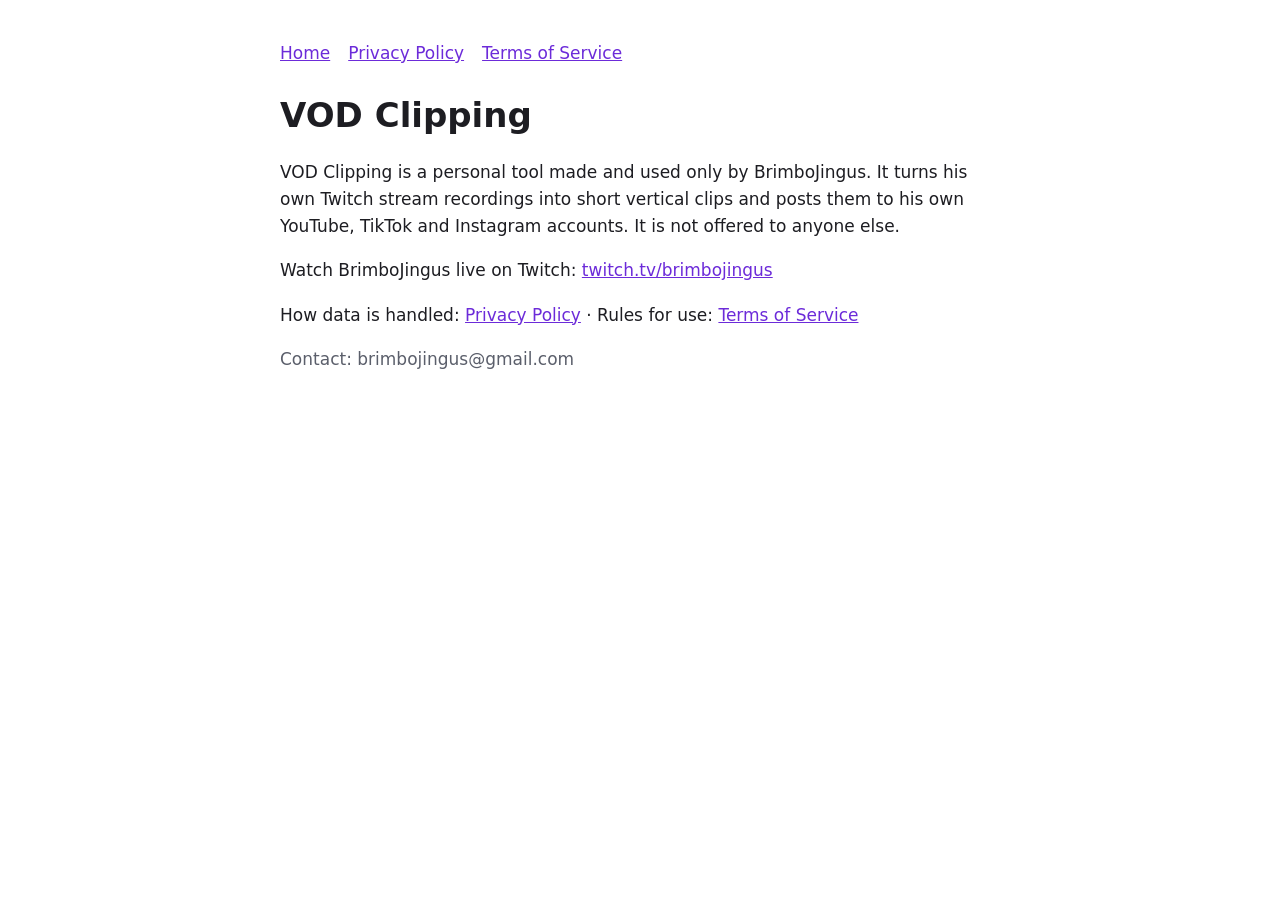
==== index.html @ ab63e397 "VOD Clipping site: home, privacy policy, terms Co-Authored-By: Claude Opus 5.5 <noreply@anthropic.co" ====
<!doctype html><html lang="en"><head><meta charset="utf-8"><meta name="viewport" content="width=device-width,initial-scale=1">
<title>VOD Clipping</title><link rel="stylesheet" href="style.css"></head><body><main>
<nav><a href="./">Home</a><a href="privacy.html">Privacy Policy</a><a href="terms.html">Terms of Service</a></nav>
<h1>VOD Clipping</h1>
<p>VOD Clipping is a personal tool made and used only by BrimboJingus. It turns his own Twitch stream recordings into short vertical clips and posts them to his own YouTube, TikTok and Instagram accounts. It is not offered to anyone else.</p>
<p>Watch BrimboJingus live on Twitch: <a href="https://www.twitch.tv/brimbojingus">twitch.tv/brimbojingus</a></p>
<p>How data is handled: <a href="privacy.html">Privacy Policy</a> · Rules for use: <a href="terms.html">Terms of Service</a></p>
<p class="muted">Contact: brimbojingus@gmail.com</p>
</main></body></html>
---- style.css ----
:root{--bg:#fff;--text:#1d1d22;--muted:#5b5f6b;--accent:#6c2bd9}
@media (prefers-color-scheme:dark){:root{--bg:#121218;--text:#ececf1;--muted:#a3a7b3;--accent:#b18cff}}
body{background:var(--bg);color:var(--text);font:17px/1.6 system-ui,-apple-system,Segoe UI,sans-serif;margin:0}
main{max-width:720px;margin:0 auto;padding:40px 16px}
h1{line-height:1.2}a{color:var(--accent)}.muted{color:var(--muted)}
nav{display:flex;gap:18px;margin-bottom:28px;flex-wrap:wrap}
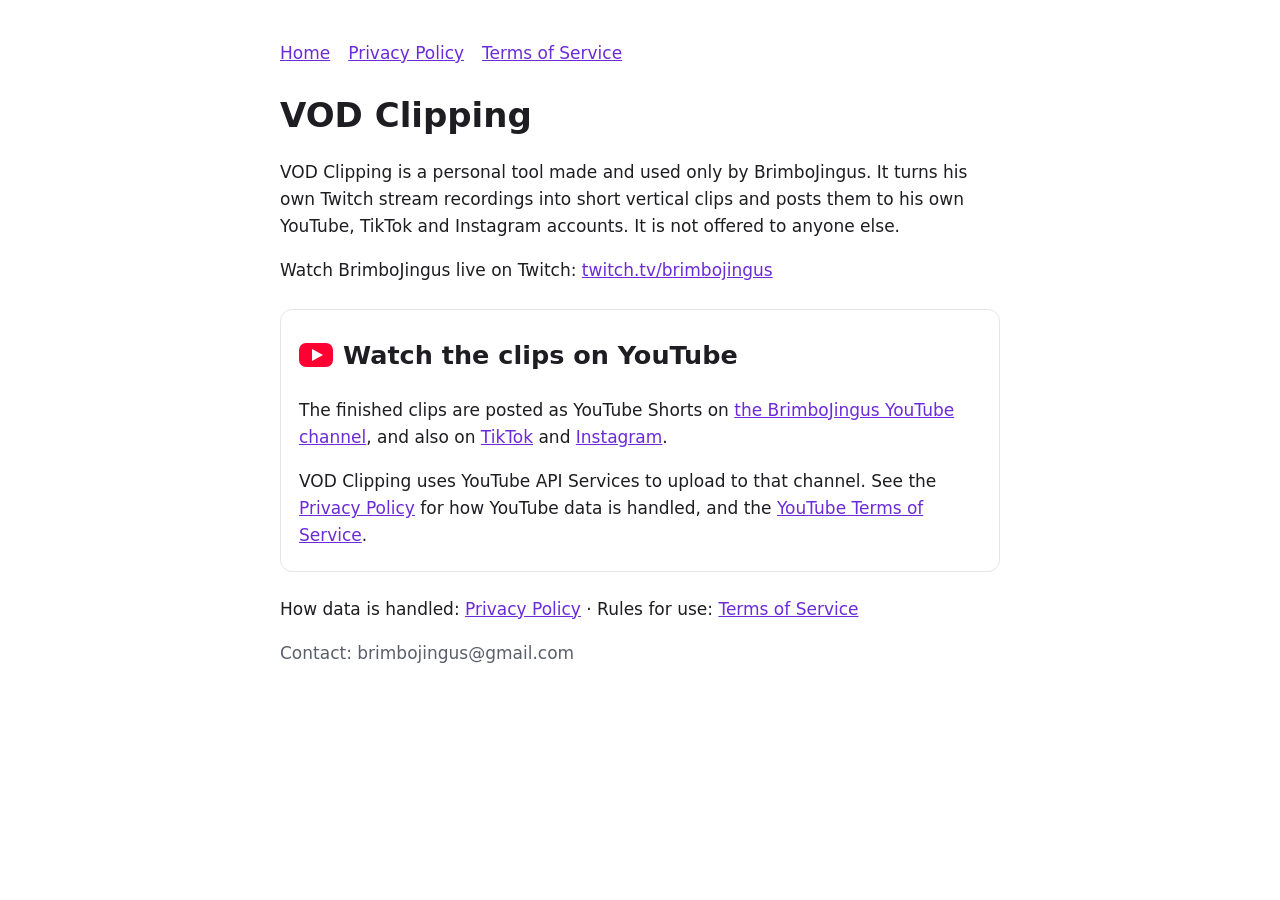
==== commit 70fdf2cf: "Homepage: YouTube section next to the privacy link Co-Authored-By: Claude Opus 5.5 <noreply@anthropi" ====
--- a/index.html
+++ b/index.html
@@ -4,6 +4,11 @@
 <h1>VOD Clipping</h1>
 <p>VOD Clipping is a personal tool made and used only by BrimboJingus. It turns his own Twitch stream recordings into short vertical clips and posts them to his own YouTube, TikTok and Instagram accounts. It is not offered to anyone else.</p>
 <p>Watch BrimboJingus live on Twitch: <a href="https://www.twitch.tv/brimbojingus">twitch.tv/brimbojingus</a></p>
+<section class="yt">
+<h2><span class="ytmark" aria-hidden="true"></span>Watch the clips on YouTube</h2>
+<p>The finished clips are posted as YouTube Shorts on <a href="https://www.youtube.com/channel/UC9GNhJkF1nkRBz8Mi35WZVQ">the BrimboJingus YouTube channel</a>, and also on <a href="https://www.tiktok.com/@brimbojingus">TikTok</a> and <a href="https://www.instagram.com/brimbojingus">Instagram</a>.</p>
+<p>VOD Clipping uses YouTube API Services to upload to that channel. See the <a href="privacy.html">Privacy Policy</a> for how YouTube data is handled, and the <a href="https://www.youtube.com/t/terms">YouTube Terms of Service</a>.</p>
+</section>
 <p>How data is handled: <a href="privacy.html">Privacy Policy</a> · Rules for use: <a href="terms.html">Terms of Service</a></p>
 <p class="muted">Contact: brimbojingus@gmail.com</p>
 </main></body></html>
--- a/style.css
+++ b/style.css
@@ -4,3 +4,7 @@
 main{max-width:720px;margin:0 auto;padding:40px 16px}
 h1{line-height:1.2}a{color:var(--accent)}.muted{color:var(--muted)}
 nav{display:flex;gap:18px;margin-bottom:28px;flex-wrap:wrap}
+.yt{border:1px solid #e5e5e5;border-radius:12px;padding:4px 18px;margin:24px 0}
+.yt h2{display:flex;align-items:center;gap:10px}
+.ytmark{width:34px;height:24px;border-radius:7px;background:#ff0033;position:relative;flex:none}
+.ytmark::after{content:"";position:absolute;left:13px;top:6px;border-left:11px solid #fff;border-top:6px solid transparent;border-bottom:6px solid transparent}
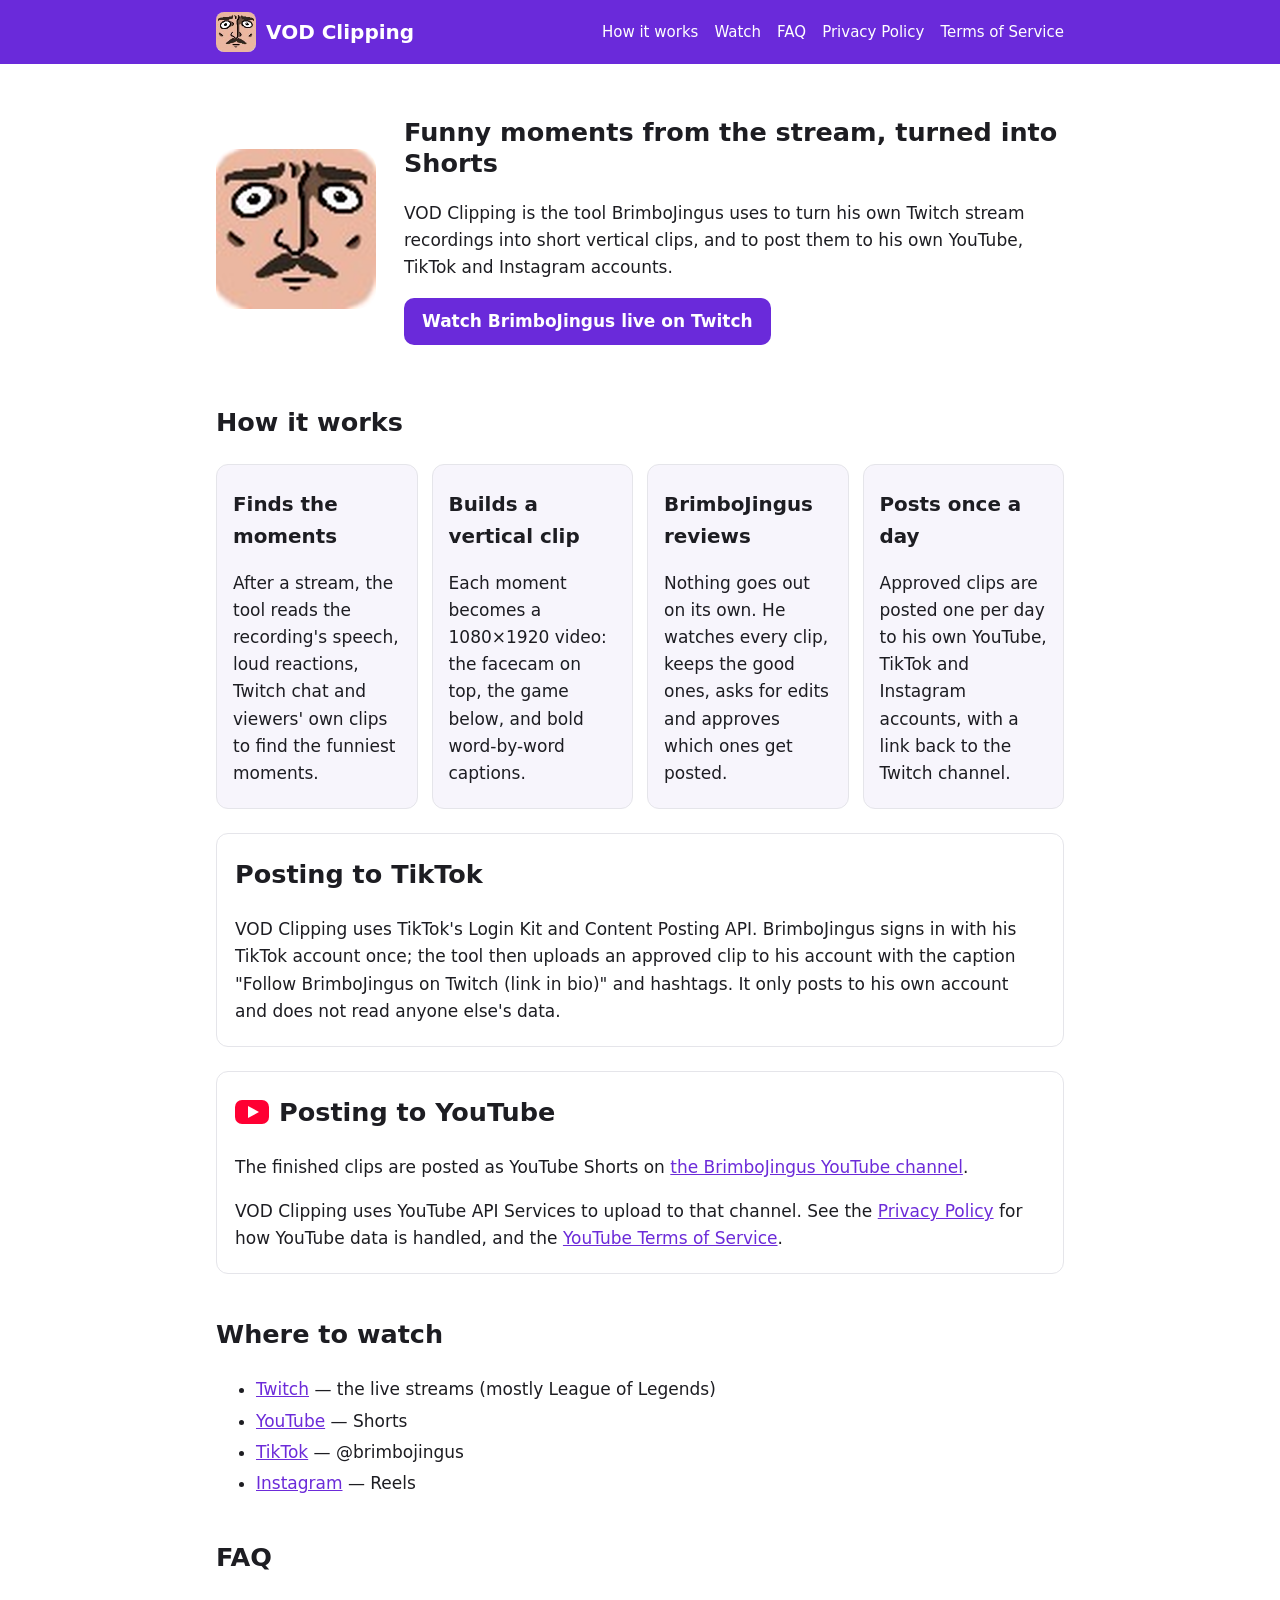
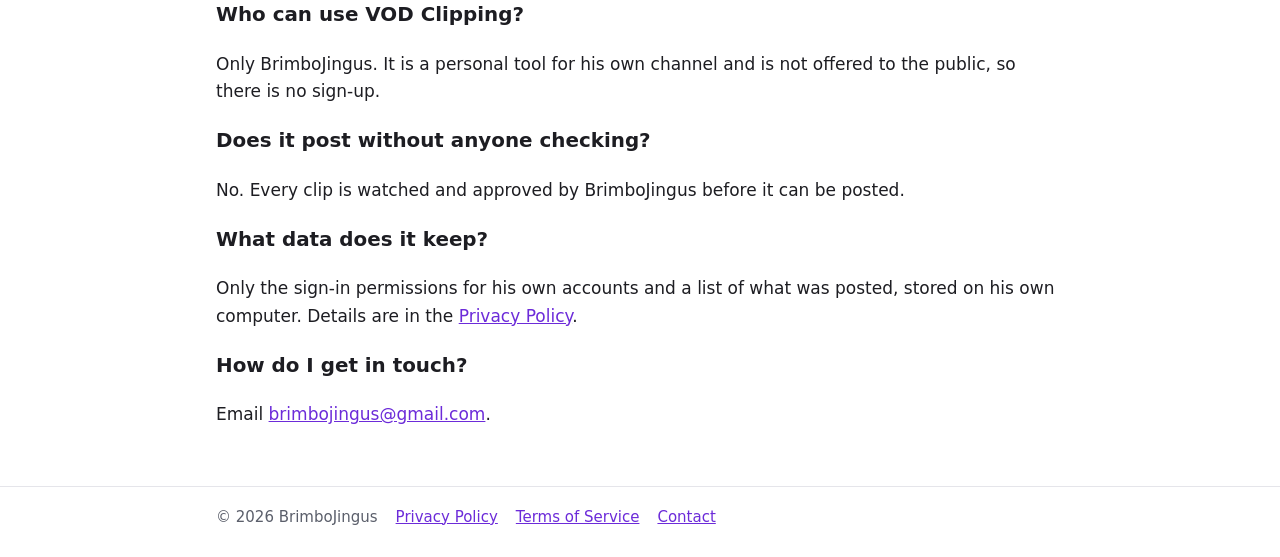
==== commit 072ee292: "Full homepage; sub badge as icon and favicon on every page (TikTok review) Co-Authored-By: Claude Op" ====
--- a/index.html
+++ b/index.html
@@ -1,14 +1,67 @@
 <!doctype html><html lang="en"><head><meta charset="utf-8"><meta name="viewport" content="width=device-width,initial-scale=1">
-<title>VOD Clipping</title><link rel="stylesheet" href="style.css"></head><body><main>
-<nav><a href="./">Home</a><a href="privacy.html">Privacy Policy</a><a href="terms.html">Terms of Service</a></nav>
-<h1>VOD Clipping</h1>
-<p>VOD Clipping is a personal tool made and used only by BrimboJingus. It turns his own Twitch stream recordings into short vertical clips and posts them to his own YouTube, TikTok and Instagram accounts. It is not offered to anyone else.</p>
-<p>Watch BrimboJingus live on Twitch: <a href="https://www.twitch.tv/brimbojingus">twitch.tv/brimbojingus</a></p>
+<title>VOD Clipping</title>
+<meta name="description" content="VOD Clipping turns BrimboJingus's Twitch streams into short vertical clips for YouTube Shorts, TikTok and Instagram Reels.">
+<link rel="icon" href="favicon.ico" sizes="32x32"><link rel="icon" type="image/png" href="icon.png"><link rel="apple-touch-icon" href="apple-touch-icon.png">
+<link rel="stylesheet" href="style.css"></head><body>
+<header class="top"><div class="wrap">
+<a class="brand" href="./"><img src="icon.png" alt="" width="40" height="40">VOD Clipping</a>
+<nav><a href="#how">How it works</a><a href="#watch">Watch</a><a href="#faq">FAQ</a><a href="privacy.html">Privacy Policy</a><a href="terms.html">Terms of Service</a></nav>
+</div></header>
+<main class="wrap">
+<section class="hero">
+<img class="hero-icon" src="icon-large.png" alt="VOD Clipping app icon (BrimboJingus sub badge)" width="160" height="160">
+<div>
+<h1>Funny moments from the stream, turned into Shorts</h1>
+<p>VOD Clipping is the tool BrimboJingus uses to turn his own Twitch stream recordings into short vertical clips, and to post them to his own YouTube, TikTok and Instagram accounts.</p>
+<p><a class="button" href="https://www.twitch.tv/brimbojingus">Watch BrimboJingus live on Twitch</a></p>
+</div>
+</section>
+
+<section id="how">
+<h2>How it works</h2>
+<div class="cards">
+<div class="card"><h3>Finds the moments</h3><p>After a stream, the tool reads the recording's speech, loud reactions, Twitch chat and viewers' own clips to find the funniest moments.</p></div>
+<div class="card"><h3>Builds a vertical clip</h3><p>Each moment becomes a 1080&times;1920 video: the facecam on top, the game below, and bold word-by-word captions.</p></div>
+<div class="card"><h3>BrimboJingus reviews</h3><p>Nothing goes out on its own. He watches every clip, keeps the good ones, asks for edits and approves which ones get posted.</p></div>
+<div class="card"><h3>Posts once a day</h3><p>Approved clips are posted one per day to his own YouTube, TikTok and Instagram accounts, with a link back to the Twitch channel.</p></div>
+</div>
+</section>
+
+<section class="platform">
+<h2>Posting to TikTok</h2>
+<p>VOD Clipping uses TikTok's Login Kit and Content Posting API. BrimboJingus signs in with his TikTok account once; the tool then uploads an approved clip to his account with the caption "Follow BrimboJingus on Twitch (link in bio)" and hashtags. It only posts to his own account and does not read anyone else's data.</p>
+</section>
+
 <section class="yt">
-<h2><span class="ytmark" aria-hidden="true"></span>Watch the clips on YouTube</h2>
-<p>The finished clips are posted as YouTube Shorts on <a href="https://www.youtube.com/channel/UC9GNhJkF1nkRBz8Mi35WZVQ">the BrimboJingus YouTube channel</a>, and also on <a href="https://www.tiktok.com/@brimbojingus">TikTok</a> and <a href="https://www.instagram.com/brimbojingus">Instagram</a>.</p>
+<h2><span class="ytmark" aria-hidden="true"></span>Posting to YouTube</h2>
+<p>The finished clips are posted as YouTube Shorts on <a href="https://www.youtube.com/channel/UC9GNhJkF1nkRBz8Mi35WZVQ">the BrimboJingus YouTube channel</a>.</p>
 <p>VOD Clipping uses YouTube API Services to upload to that channel. See the <a href="privacy.html">Privacy Policy</a> for how YouTube data is handled, and the <a href="https://www.youtube.com/t/terms">YouTube Terms of Service</a>.</p>
 </section>
-<p>How data is handled: <a href="privacy.html">Privacy Policy</a> · Rules for use: <a href="terms.html">Terms of Service</a></p>
-<p class="muted">Contact: brimbojingus@gmail.com</p>
-</main></body></html>
+
+<section id="watch">
+<h2>Where to watch</h2>
+<ul class="links">
+<li><a href="https://www.twitch.tv/brimbojingus">Twitch</a> &mdash; the live streams (mostly League of Legends)</li>
+<li><a href="https://www.youtube.com/channel/UC9GNhJkF1nkRBz8Mi35WZVQ">YouTube</a> &mdash; Shorts</li>
+<li><a href="https://www.tiktok.com/@brimbojingus">TikTok</a> &mdash; @brimbojingus</li>
+<li><a href="https://www.instagram.com/brimbojingus">Instagram</a> &mdash; Reels</li>
+</ul>
+</section>
+
+<section id="faq">
+<h2>FAQ</h2>
+<h3>Who can use VOD Clipping?</h3>
+<p>Only BrimboJingus. It is a personal tool for his own channel and is not offered to the public, so there is no sign-up.</p>
+<h3>Does it post without anyone checking?</h3>
+<p>No. Every clip is watched and approved by BrimboJingus before it can be posted.</p>
+<h3>What data does it keep?</h3>
+<p>Only the sign-in permissions for his own accounts and a list of what was posted, stored on his own computer. Details are in the <a href="privacy.html">Privacy Policy</a>.</p>
+<h3>How do I get in touch?</h3>
+<p>Email <a href="mailto:brimbojingus@gmail.com">brimbojingus@gmail.com</a>.</p>
+</section>
+</main>
+<footer class="foot"><div class="wrap">
+<span>&copy; 2026 BrimboJingus</span>
+<a href="privacy.html">Privacy Policy</a><a href="terms.html">Terms of Service</a><a href="mailto:brimbojingus@gmail.com">Contact</a>
+</div></footer>
+</body></html>
--- a/style.css
+++ b/style.css
@@ -1,10 +1,27 @@
-:root{--bg:#fff;--text:#1d1d22;--muted:#5b5f6b;--accent:#6c2bd9}
-@media (prefers-color-scheme:dark){:root{--bg:#121218;--text:#ececf1;--muted:#a3a7b3;--accent:#b18cff}}
+:root{--bg:#fff;--text:#1d1d22;--muted:#5b5f6b;--accent:#6c2bd9;--brand:#6a2ada;--yellow:#ffe14d;--line:#e5e5ea;--card:#f7f5fc}
+@media (prefers-color-scheme:dark){:root{--bg:#121218;--text:#ececf1;--muted:#a3a7b3;--accent:#b18cff;--line:#2c2c36;--card:#1b1a24}}
+*{box-sizing:border-box}
 body{background:var(--bg);color:var(--text);font:17px/1.6 system-ui,-apple-system,Segoe UI,sans-serif;margin:0}
-main{max-width:720px;margin:0 auto;padding:40px 16px}
-h1{line-height:1.2}a{color:var(--accent)}.muted{color:var(--muted)}
-nav{display:flex;gap:18px;margin-bottom:28px;flex-wrap:wrap}
-.yt{border:1px solid #e5e5e5;border-radius:12px;padding:4px 18px;margin:24px 0}
-.yt h2{display:flex;align-items:center;gap:10px}
+.wrap{max-width:880px;margin:0 auto;padding:0 16px}
+main.wrap{padding-top:32px;padding-bottom:40px}
+h1{line-height:1.2}h2{margin-top:40px}a{color:var(--accent)}.muted{color:var(--muted)}
+.top{background:var(--brand);color:#fff}
+.top .wrap{display:flex;align-items:center;justify-content:space-between;gap:16px;flex-wrap:wrap;padding-top:12px;padding-bottom:12px}
+.brand{display:flex;align-items:center;gap:10px;color:#fff;font-weight:700;font-size:20px;text-decoration:none}
+.brand img{border-radius:8px}
+.top nav{display:flex;gap:16px;flex-wrap:wrap}.top nav a{color:#fff;text-decoration:none;font-size:15px}.top nav a:hover{color:var(--yellow)}
+.hero{display:flex;gap:28px;align-items:center;flex-wrap:wrap}
+.hero>div{flex:1 1 320px}
+.hero-icon{border-radius:20px;flex:none}
+.button{display:inline-block;background:var(--brand);color:#fff;padding:10px 18px;border-radius:10px;text-decoration:none;font-weight:600}
+.button:hover{background:#5520b8}
+.cards{display:grid;grid-template-columns:repeat(auto-fit,minmax(190px,1fr));gap:14px}
+.card{background:var(--card);border:1px solid var(--line);border-radius:12px;padding:4px 16px}
+.card h3{margin-bottom:4px}
+.platform,.yt{border:1px solid var(--line);border-radius:12px;padding:4px 18px;margin:24px 0}
+.yt h2,.platform h2{display:flex;align-items:center;gap:10px;margin-top:16px}
 .ytmark{width:34px;height:24px;border-radius:7px;background:#ff0033;position:relative;flex:none}
 .ytmark::after{content:"";position:absolute;left:13px;top:6px;border-left:11px solid #fff;border-top:6px solid transparent;border-bottom:6px solid transparent}
+.links li{margin:4px 0}
+.foot{border-top:1px solid var(--line);color:var(--muted);font-size:15px}
+.foot .wrap{display:flex;gap:18px;flex-wrap:wrap;padding-top:18px;padding-bottom:28px}
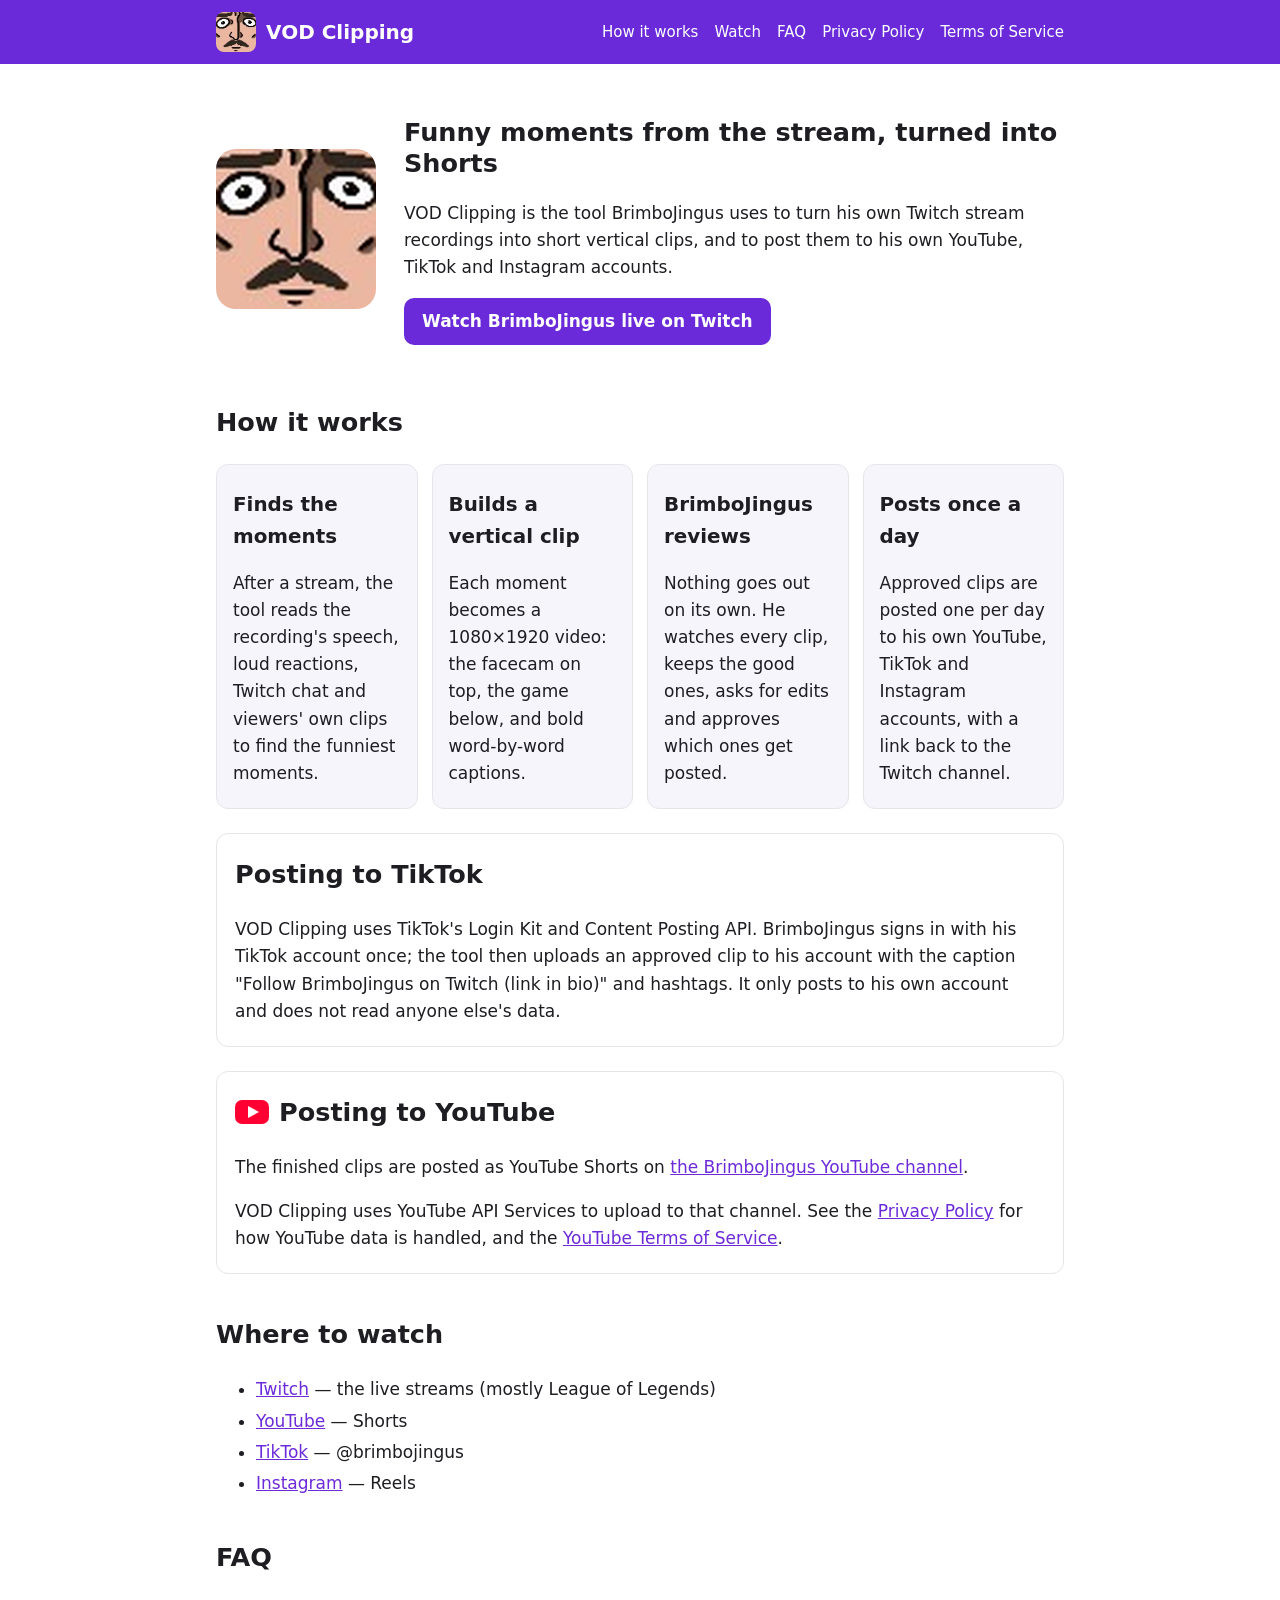
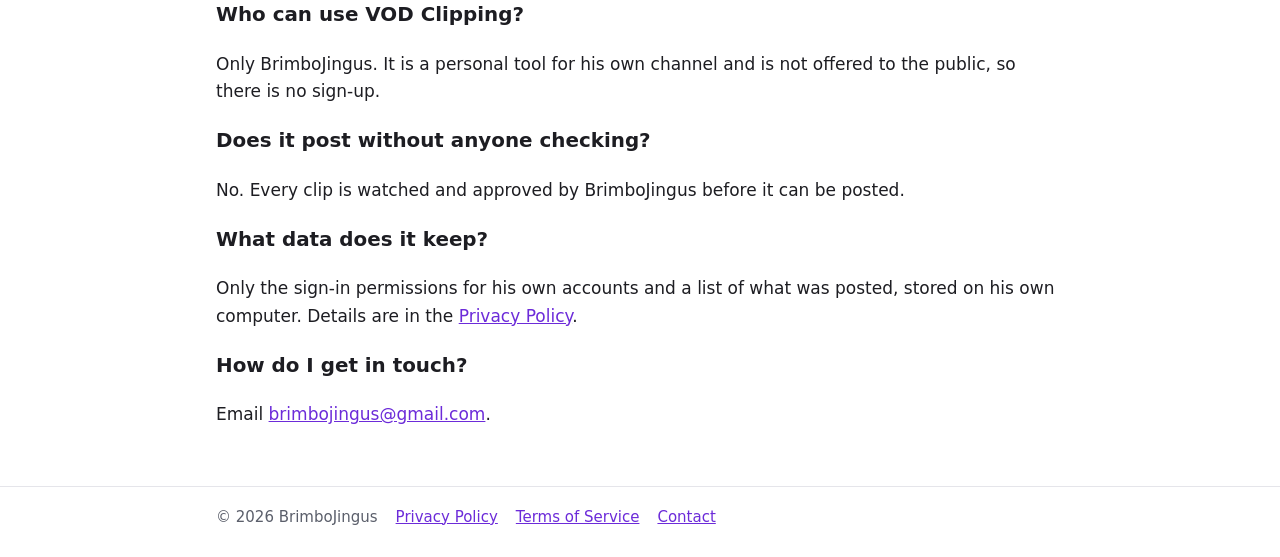
==== commit a7dd9196: "Force browsers to load the new icons Co-Authored-By: Claude Opus 5.5 <noreply@anthropic.com>" ====
--- a/index.html
+++ b/index.html
@@ -1,15 +1,15 @@
 <!doctype html><html lang="en"><head><meta charset="utf-8"><meta name="viewport" content="width=device-width,initial-scale=1">
 <title>VOD Clipping</title>
 <meta name="description" content="VOD Clipping turns BrimboJingus's Twitch streams into short vertical clips for YouTube Shorts, TikTok and Instagram Reels.">
-<link rel="icon" href="favicon.ico" sizes="32x32"><link rel="icon" type="image/png" href="icon.png"><link rel="apple-touch-icon" href="apple-touch-icon.png">
+<link rel="icon" href="favicon.ico?v=2" sizes="32x32"><link rel="icon" type="image/png" href="icon.png?v=2"><link rel="apple-touch-icon" href="apple-touch-icon.png?v=2">
 <link rel="stylesheet" href="style.css"></head><body>
 <header class="top"><div class="wrap">
-<a class="brand" href="./"><img src="icon.png" alt="" width="40" height="40">VOD Clipping</a>
+<a class="brand" href="./"><img src="icon.png?v=2" alt="" width="40" height="40">VOD Clipping</a>
 <nav><a href="#how">How it works</a><a href="#watch">Watch</a><a href="#faq">FAQ</a><a href="privacy.html">Privacy Policy</a><a href="terms.html">Terms of Service</a></nav>
 </div></header>
 <main class="wrap">
 <section class="hero">
-<img class="hero-icon" src="icon-large.png" alt="VOD Clipping app icon (BrimboJingus sub badge)" width="160" height="160">
+<img class="hero-icon" src="icon-large.png?v=2" alt="VOD Clipping app icon (BrimboJingus sub badge)" width="160" height="160">
 <div>
 <h1>Funny moments from the stream, turned into Shorts</h1>
 <p>VOD Clipping is the tool BrimboJingus uses to turn his own Twitch stream recordings into short vertical clips, and to post them to his own YouTube, TikTok and Instagram accounts.</p>
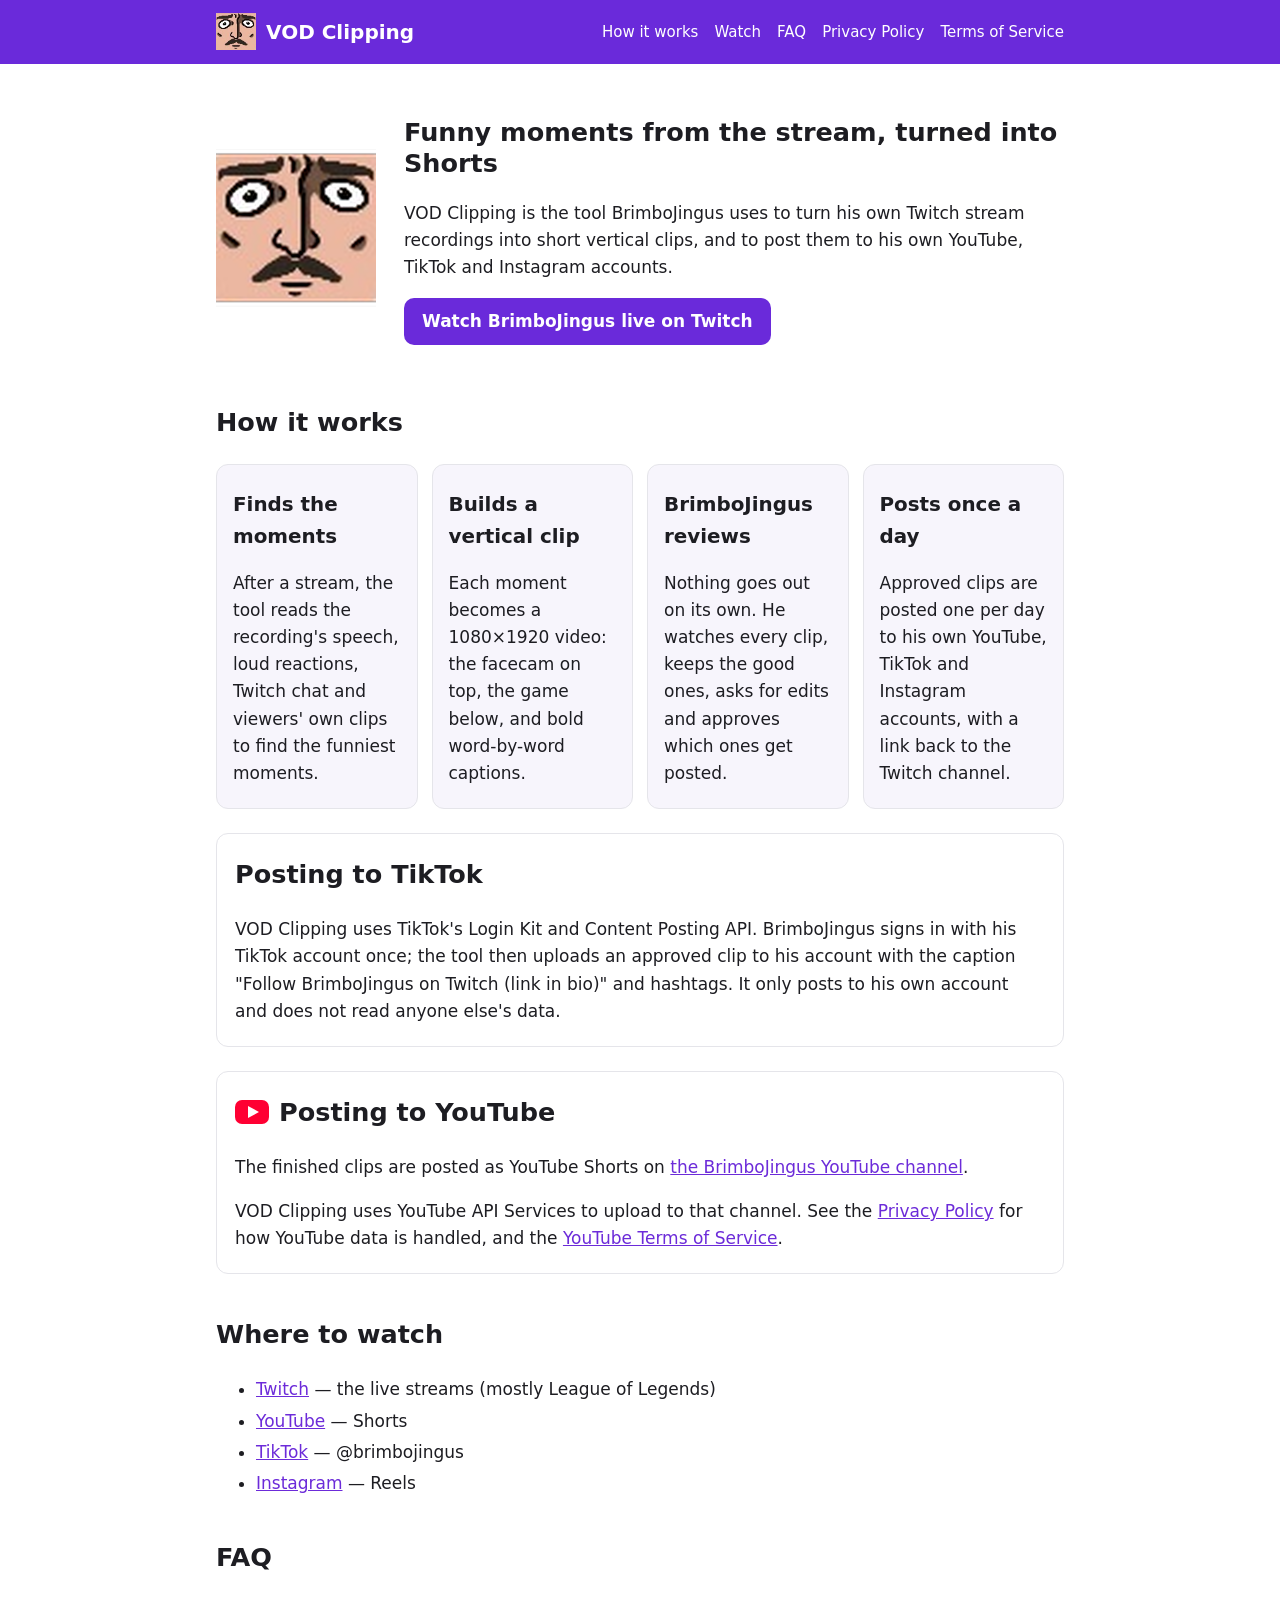
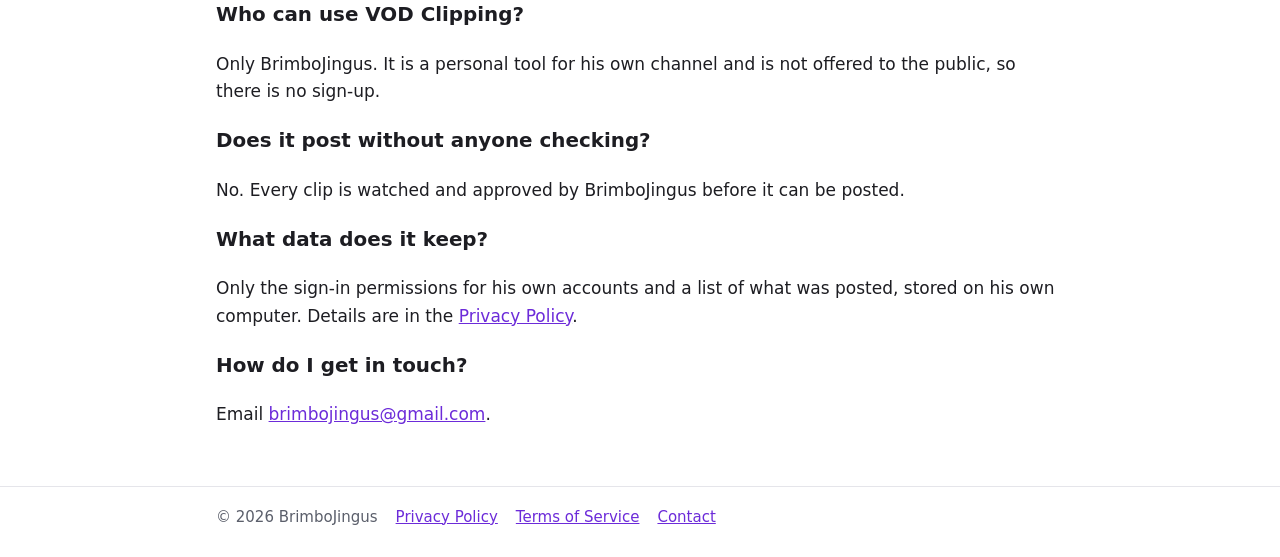
==== commit a9819741: "Icon: James's own fixed sub badge Co-Authored-By: Claude Opus 5.5 <noreply@anthropic.com>" ====
--- a/index.html
+++ b/index.html
@@ -1,15 +1,15 @@
 <!doctype html><html lang="en"><head><meta charset="utf-8"><meta name="viewport" content="width=device-width,initial-scale=1">
 <title>VOD Clipping</title>
 <meta name="description" content="VOD Clipping turns BrimboJingus's Twitch streams into short vertical clips for YouTube Shorts, TikTok and Instagram Reels.">
-<link rel="icon" href="favicon.ico?v=2" sizes="32x32"><link rel="icon" type="image/png" href="icon.png?v=2"><link rel="apple-touch-icon" href="apple-touch-icon.png?v=2">
+<link rel="icon" href="favicon.ico?v=3" sizes="32x32"><link rel="icon" type="image/png" href="icon.png?v=3"><link rel="apple-touch-icon" href="apple-touch-icon.png?v=3">
 <link rel="stylesheet" href="style.css"></head><body>
 <header class="top"><div class="wrap">
-<a class="brand" href="./"><img src="icon.png?v=2" alt="" width="40" height="40">VOD Clipping</a>
+<a class="brand" href="./"><img src="icon.png?v=3" alt="" width="40" height="40">VOD Clipping</a>
 <nav><a href="#how">How it works</a><a href="#watch">Watch</a><a href="#faq">FAQ</a><a href="privacy.html">Privacy Policy</a><a href="terms.html">Terms of Service</a></nav>
 </div></header>
 <main class="wrap">
 <section class="hero">
-<img class="hero-icon" src="icon-large.png?v=2" alt="VOD Clipping app icon (BrimboJingus sub badge)" width="160" height="160">
+<img class="hero-icon" src="icon-large.png?v=3" alt="VOD Clipping app icon (BrimboJingus sub badge)" width="160" height="160">
 <div>
 <h1>Funny moments from the stream, turned into Shorts</h1>
 <p>VOD Clipping is the tool BrimboJingus uses to turn his own Twitch stream recordings into short vertical clips, and to post them to his own YouTube, TikTok and Instagram accounts.</p>
--- a/style.css
+++ b/style.css
@@ -8,11 +8,11 @@
 .top{background:var(--brand);color:#fff}
 .top .wrap{display:flex;align-items:center;justify-content:space-between;gap:16px;flex-wrap:wrap;padding-top:12px;padding-bottom:12px}
 .brand{display:flex;align-items:center;gap:10px;color:#fff;font-weight:700;font-size:20px;text-decoration:none}
-.brand img{border-radius:8px}
+.brand img{}
 .top nav{display:flex;gap:16px;flex-wrap:wrap}.top nav a{color:#fff;text-decoration:none;font-size:15px}.top nav a:hover{color:var(--yellow)}
 .hero{display:flex;gap:28px;align-items:center;flex-wrap:wrap}
 .hero>div{flex:1 1 320px}
-.hero-icon{border-radius:20px;flex:none}
+.hero-icon{flex:none}
 .button{display:inline-block;background:var(--brand);color:#fff;padding:10px 18px;border-radius:10px;text-decoration:none;font-weight:600}
 .button:hover{background:#5520b8}
 .cards{display:grid;grid-template-columns:repeat(auto-fit,minmax(190px,1fr));gap:14px}
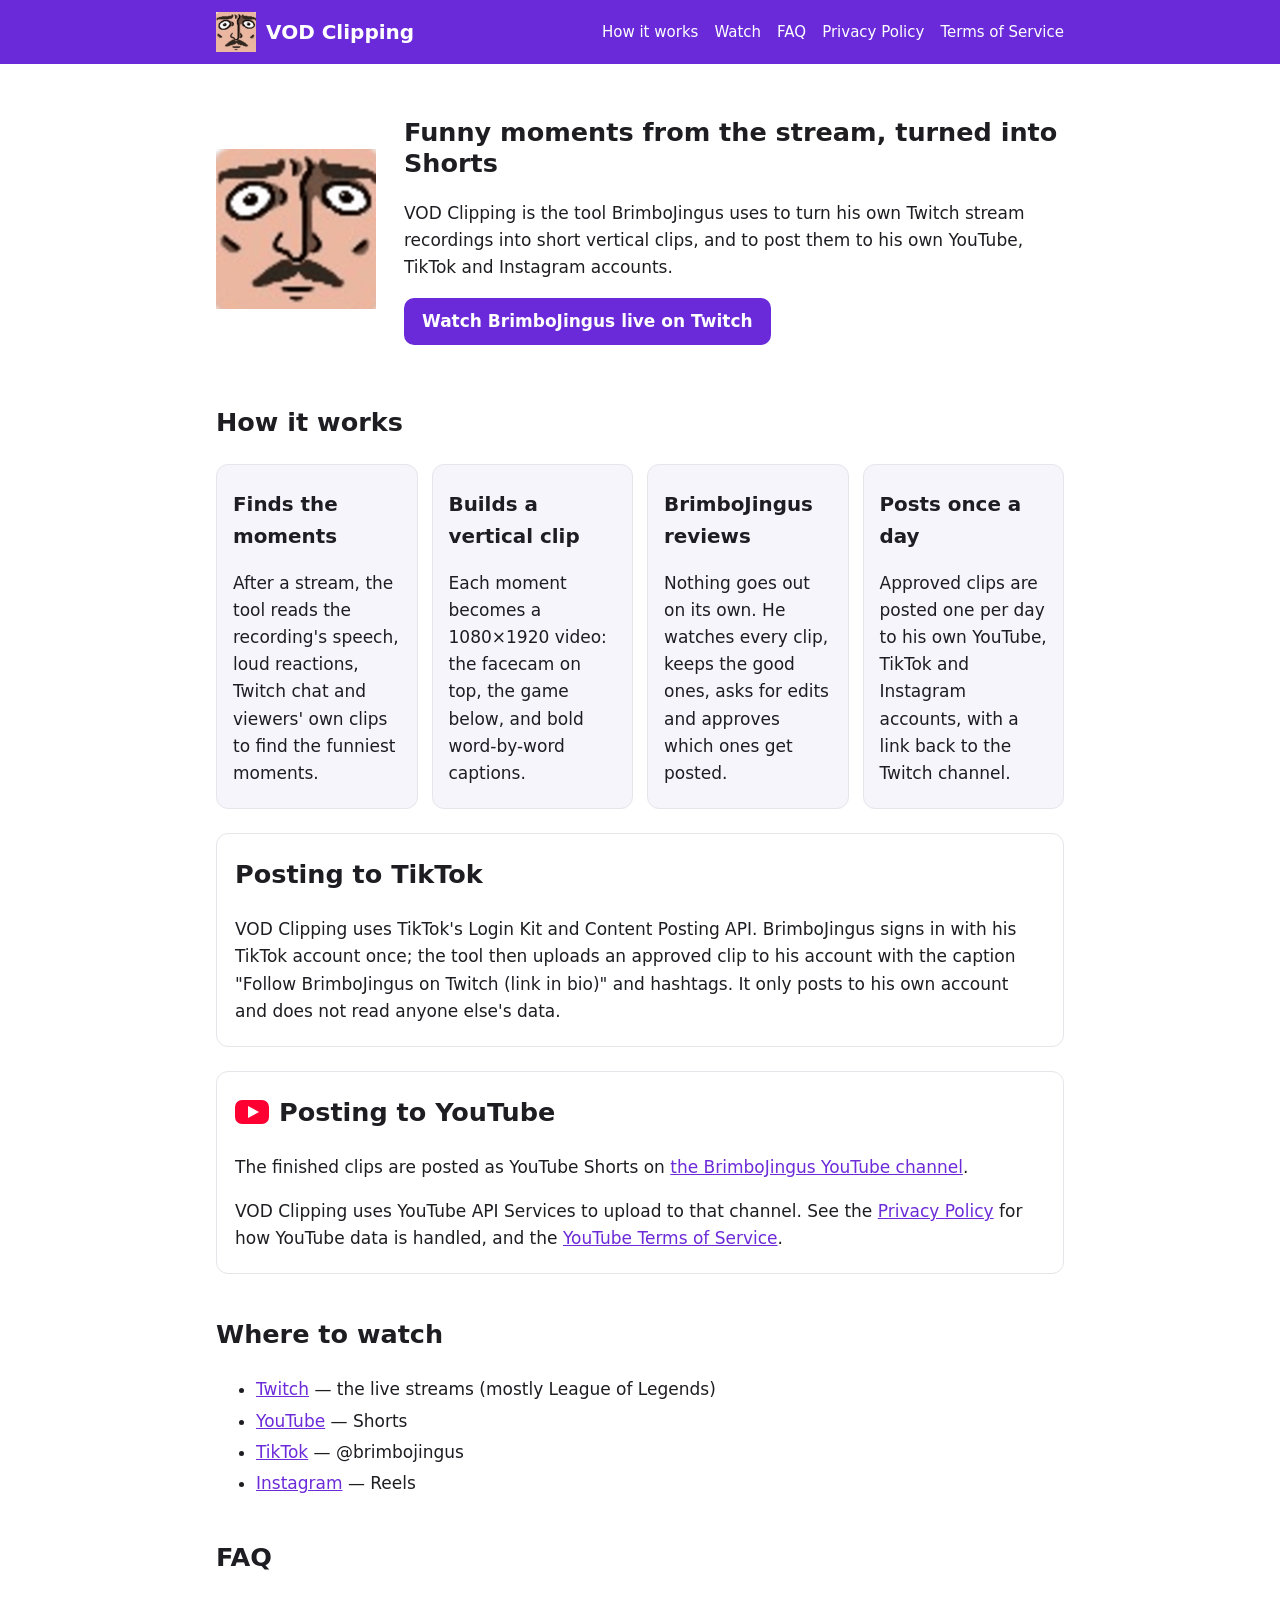
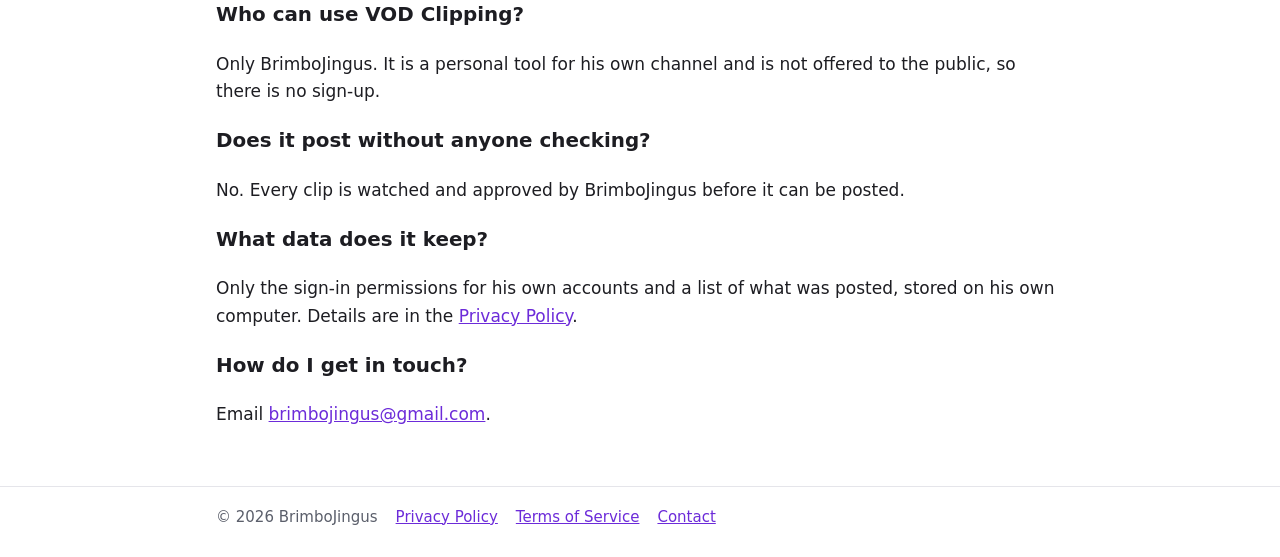
==== commit c8f965fd: "Icon: James's 1024px sub badge (same file as the TikTok app icon) Co-Authored-By: Claude Opus 5.5 <n" ====
--- a/index.html
+++ b/index.html
@@ -1,15 +1,15 @@
 <!doctype html><html lang="en"><head><meta charset="utf-8"><meta name="viewport" content="width=device-width,initial-scale=1">
 <title>VOD Clipping</title>
 <meta name="description" content="VOD Clipping turns BrimboJingus's Twitch streams into short vertical clips for YouTube Shorts, TikTok and Instagram Reels.">
-<link rel="icon" href="favicon.ico?v=3" sizes="32x32"><link rel="icon" type="image/png" href="icon.png?v=3"><link rel="apple-touch-icon" href="apple-touch-icon.png?v=3">
+<link rel="icon" href="favicon.ico?v=4" sizes="32x32"><link rel="icon" type="image/png" href="icon.png?v=4"><link rel="apple-touch-icon" href="apple-touch-icon.png?v=4">
 <link rel="stylesheet" href="style.css"></head><body>
 <header class="top"><div class="wrap">
-<a class="brand" href="./"><img src="icon.png?v=3" alt="" width="40" height="40">VOD Clipping</a>
+<a class="brand" href="./"><img src="icon.png?v=4" alt="" width="40" height="40">VOD Clipping</a>
 <nav><a href="#how">How it works</a><a href="#watch">Watch</a><a href="#faq">FAQ</a><a href="privacy.html">Privacy Policy</a><a href="terms.html">Terms of Service</a></nav>
 </div></header>
 <main class="wrap">
 <section class="hero">
-<img class="hero-icon" src="icon-large.png?v=3" alt="VOD Clipping app icon (BrimboJingus sub badge)" width="160" height="160">
+<img class="hero-icon" src="icon-large.png?v=4" alt="VOD Clipping app icon (BrimboJingus sub badge)" width="160" height="160">
 <div>
 <h1>Funny moments from the stream, turned into Shorts</h1>
 <p>VOD Clipping is the tool BrimboJingus uses to turn his own Twitch stream recordings into short vertical clips, and to post them to his own YouTube, TikTok and Instagram accounts.</p>
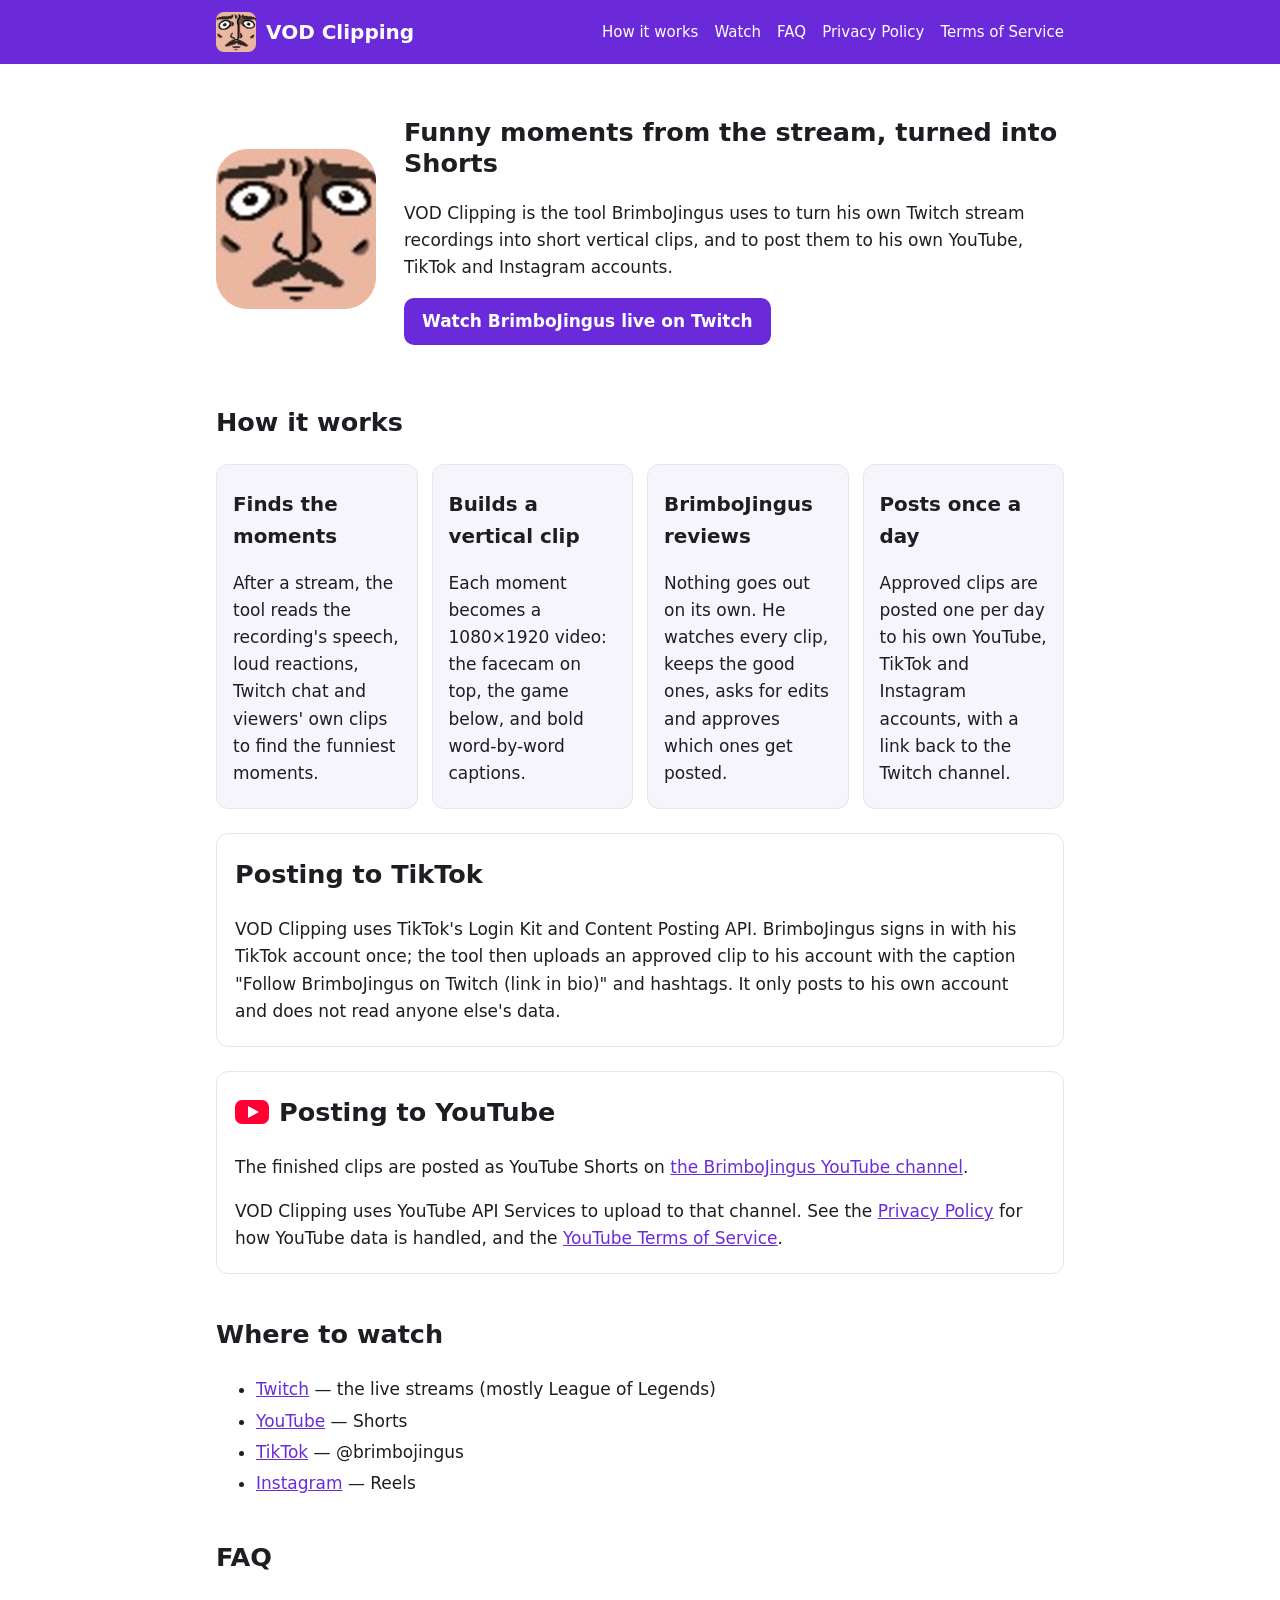
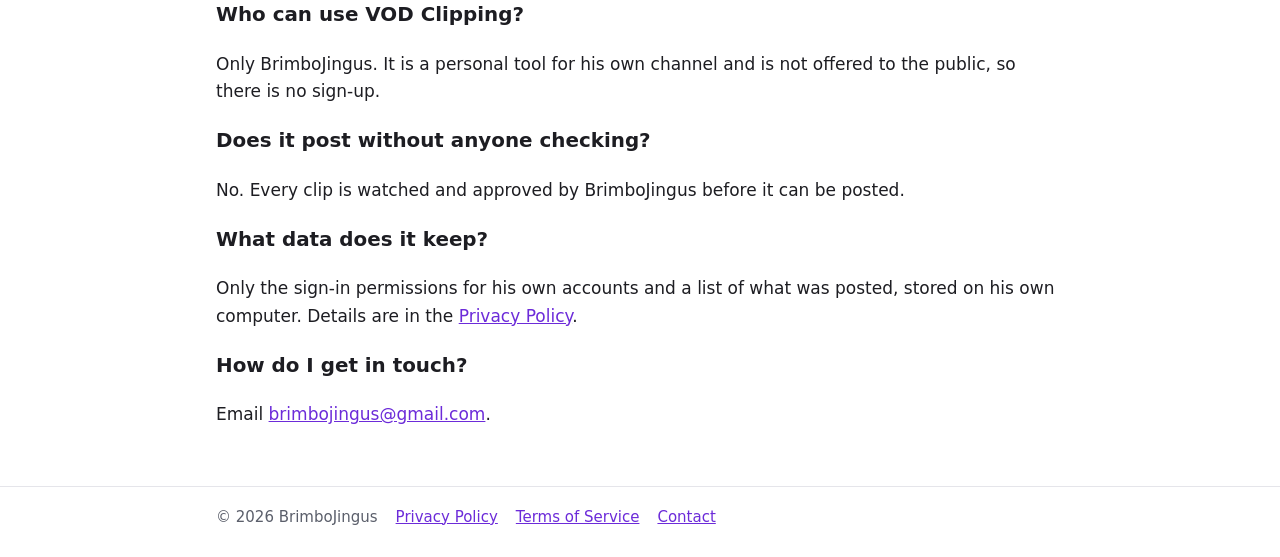
==== commit 1eb3faf7: "Icon: rounded corners (hides the white corner bits) Co-Authored-By: Claude Opus 5.5 <noreply@anthrop" ====
--- a/index.html
+++ b/index.html
@@ -1,15 +1,15 @@
 <!doctype html><html lang="en"><head><meta charset="utf-8"><meta name="viewport" content="width=device-width,initial-scale=1">
 <title>VOD Clipping</title>
 <meta name="description" content="VOD Clipping turns BrimboJingus's Twitch streams into short vertical clips for YouTube Shorts, TikTok and Instagram Reels.">
-<link rel="icon" href="favicon.ico?v=4" sizes="32x32"><link rel="icon" type="image/png" href="icon.png?v=4"><link rel="apple-touch-icon" href="apple-touch-icon.png?v=4">
+<link rel="icon" href="favicon.ico?v=5" sizes="32x32"><link rel="icon" type="image/png" href="icon.png?v=5"><link rel="apple-touch-icon" href="apple-touch-icon.png?v=5">
 <link rel="stylesheet" href="style.css"></head><body>
 <header class="top"><div class="wrap">
-<a class="brand" href="./"><img src="icon.png?v=4" alt="" width="40" height="40">VOD Clipping</a>
+<a class="brand" href="./"><img src="icon.png?v=5" alt="" width="40" height="40">VOD Clipping</a>
 <nav><a href="#how">How it works</a><a href="#watch">Watch</a><a href="#faq">FAQ</a><a href="privacy.html">Privacy Policy</a><a href="terms.html">Terms of Service</a></nav>
 </div></header>
 <main class="wrap">
 <section class="hero">
-<img class="hero-icon" src="icon-large.png?v=4" alt="VOD Clipping app icon (BrimboJingus sub badge)" width="160" height="160">
+<img class="hero-icon" src="icon-large.png?v=5" alt="VOD Clipping app icon (BrimboJingus sub badge)" width="160" height="160">
 <div>
 <h1>Funny moments from the stream, turned into Shorts</h1>
 <p>VOD Clipping is the tool BrimboJingus uses to turn his own Twitch stream recordings into short vertical clips, and to post them to his own YouTube, TikTok and Instagram accounts.</p>
